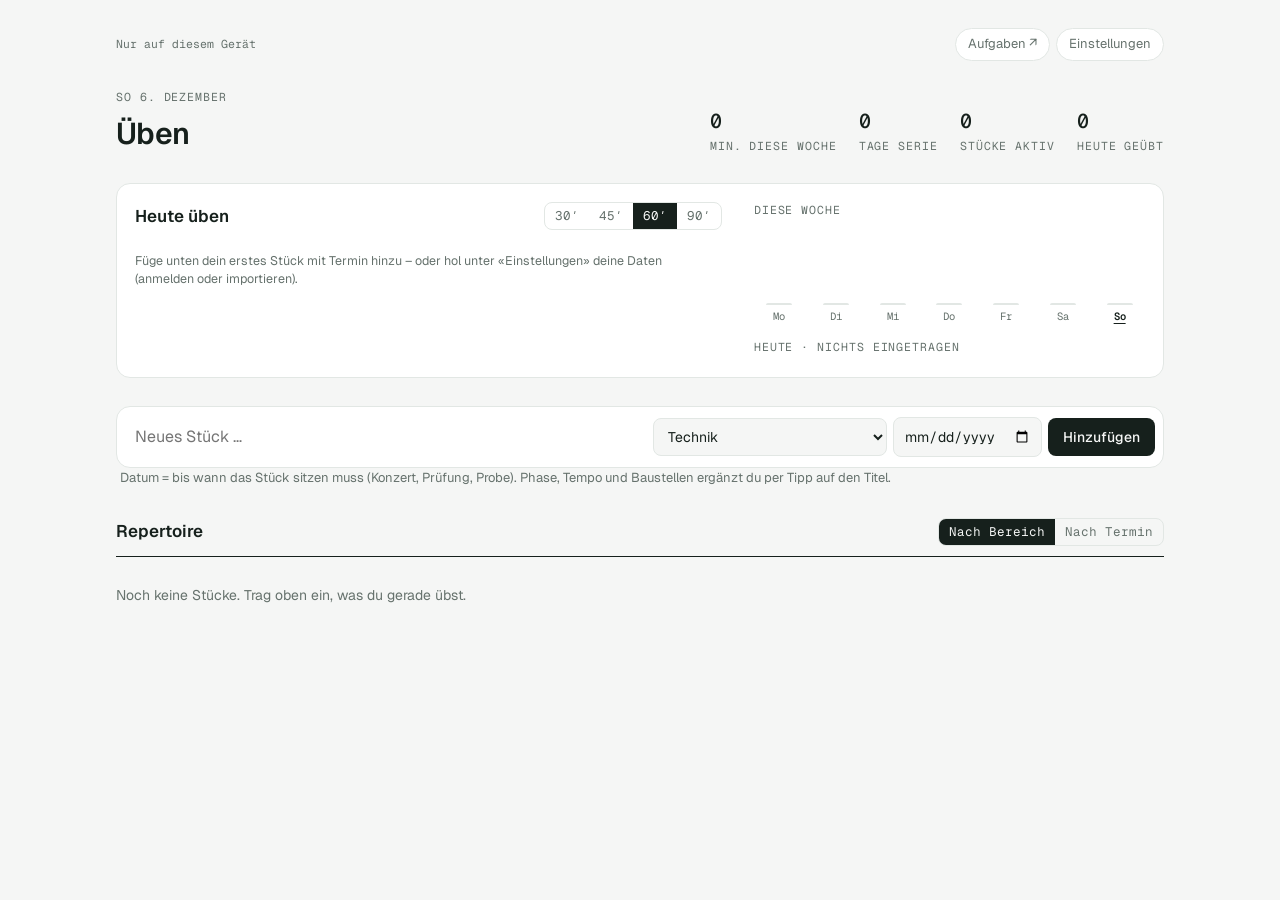
==== index.html @ a2c61552 "Üben-App: erste Fassung Co-Authored-By: Claude Opus 5.5 <noreply@anthropic.com>" ====
<!doctype html>
<html lang="de-CH">
<head>
<meta charset="utf-8">
<meta name="viewport" content="width=device-width,initial-scale=1,viewport-fit=cover">
<title>Üben</title>
<meta name="theme-color" content="#f5f6f5" media="(prefers-color-scheme: light)">
<meta name="theme-color" content="#101513" media="(prefers-color-scheme: dark)">
<meta name="apple-mobile-web-app-capable" content="yes">
<meta name="mobile-web-app-capable" content="yes">
<meta name="apple-mobile-web-app-title" content="Üben">
<meta name="apple-mobile-web-app-status-bar-style" content="default">
<link rel="manifest" href="manifest.webmanifest">
<link rel="apple-touch-icon" href="icons/icon-180.png">
<link rel="icon" href="icons/icon-192.png">
<link rel="preconnect" href="https://fonts.googleapis.com">
<link rel="preconnect" href="https://fonts.gstatic.com" crossorigin>
<link rel="stylesheet" href="https://fonts.googleapis.com/css2?family=Geist:wght@400;500;600&family=Geist+Mono:wght@400;500&display=swap">
<link rel="stylesheet" href="app.css">
</head>
<body>
<div class="wrap">
  <div class="topbar">
    <span class="syncline" id="sync">Wird geladen …</span>
    <div class="links">
      <a class="icon-btn" href="https://claude.ai/artifact/9jAYFcEy4z6ftvj57MG67e" target="_blank" rel="noopener">Aufgaben ↗</a>
      <button class="icon-btn" type="button" id="gear" aria-pressed="false" aria-controls="settings">Einstellungen</button>
    </div>
  </div>

  <header>
    <div>
      <div class="label" id="eyebrow">&nbsp;</div>
      <h1>Üben</h1>
    </div>
    <div class="stats" id="pstats" aria-live="polite"></div>
  </header>

  <section class="settings" id="settings" hidden aria-label="Einstellungen"></section>

  <div class="view" id="view-ueben">
    <section class="today-plan" aria-label="Heute üben">
      <div>
        <div class="plan-head">
          <h2>Heute üben</h2>
          <div class="seg" id="session" role="group" aria-label="Übezeit"></div>
        </div>
        <ol class="plan-list" id="plan"></ol>
        <div class="plan-total" id="plan-total"></div>
      </div>
      <div class="week">
        <div class="label">Diese Woche</div>
        <div class="bars" id="bars"></div>
        <div class="daylog" id="daylog" aria-live="polite"></div>
      </div>
    </section>

    <section aria-label="Neues Stück">
      <form class="capture" id="padd" autocomplete="off">
        <input type="text" id="padd-title" placeholder="Neues Stück …" aria-label="Titel des Stücks" required>
        <select id="padd-area" aria-label="Bereich"></select>
        <input type="date" id="padd-date" aria-label="Bis wann geübt (optional)">
        <button class="btn" type="submit">Hinzufügen</button>
      </form>
      <div class="hint">Datum = bis wann das Stück sitzen muss (Konzert, Prüfung, Probe). Phase, Tempo und Baustellen ergänzt du per Tipp auf den Titel.</div>
    </section>

    <section aria-labelledby="rep-h">
      <div class="list-head">
        <h2 id="rep-h">Repertoire</h2>
        <div class="seg" id="psort" role="group" aria-label="Sortierung">
          <button type="button" data-sort="area">Nach Bereich</button>
          <button type="button" data-sort="date">Nach Termin</button>
        </div>
      </div>
      <div id="plist"></div>
      <details class="archive" id="parch-wrap" hidden><summary id="parch-sum"></summary><div id="parch"></div></details>
    </section>
  </div>
</div>
<input type="file" id="import-file" accept="application/json,.json" hidden>
<script src="sync.js"></script>
<script src="app.js"></script>
</body>
</html>
---- app.css ----
:root {
  --bg: #f5f6f5;
  --surface: #ffffff;
  --fg: #16201c;
  --muted: #66726d;
  --faint: #a7b1ac;
  --line: #e2e7e4;
  --accent: #2c6b5e;
  --accent-soft: #e2eeea;
  --danger: #b0412d;
  --warn: #9a5f0c;
  --dot-l: 0.62;
  --dot-c: 0.11;
  --font-ui: "Geist", ui-sans-serif, system-ui, -apple-system, "Segoe UI", sans-serif;
  --font-mono: "Geist Mono", ui-monospace, "SF Mono", Menlo, monospace;
  --radius: 10px;
}
@media (prefers-color-scheme: dark) {
  :root:not([data-theme="light"]) {
    --bg: #101513; --surface: #161c1a; --fg: #e5ebe8; --muted: #8d9894; --faint: #56615d;
    --line: #24302c; --accent: #7cc0ae; --accent-soft: #1b2a26; --danger: #e48a75; --warn: #dca253;
    --dot-l: 0.75; color-scheme: dark;
  }
}
:root[data-theme="dark"] {
  --bg: #101513; --surface: #161c1a; --fg: #e5ebe8; --muted: #8d9894; --faint: #56615d;
  --line: #24302c; --accent: #7cc0ae; --accent-soft: #1b2a26; --danger: #e48a75; --warn: #dca253;
  --dot-l: 0.75; color-scheme: dark;
}

* { box-sizing: border-box; }
[hidden] { display: none !important; }
body {
  background: var(--bg); color: var(--fg);
  font-family: var(--font-ui); font-size: 15px; line-height: 1.45;
  -webkit-font-smoothing: antialiased;
}
.wrap {
  max-width: 1080px; margin: 0 auto;
  padding-left: max(16px, env(safe-area-inset-left, 0px));
  padding-right: max(16px, env(safe-area-inset-right, 0px));
  padding-block: 36px 72px;
  display: flex; flex-direction: column; gap: 28px;
}
button, input, select, textarea { font: inherit; color: inherit; }
button { cursor: pointer; }
:focus-visible { outline: 2px solid var(--accent); outline-offset: 2px; border-radius: 4px; }
.mono { font-family: var(--font-mono); font-variant-numeric: tabular-nums; }
.label {
  font-family: var(--font-mono); font-size: 11.5px; letter-spacing: .08em;
  text-transform: uppercase; color: var(--muted);
}

/* Header */
header { display: flex; flex-wrap: wrap; align-items: flex-end; justify-content: space-between; gap: 16px; }
h1 { margin: 6px 0 0; font-size: 30px; font-weight: 600; letter-spacing: -.02em; text-wrap: balance; }
.stats { display: flex; gap: 22px; flex-wrap: wrap; }
.stat { display: flex; flex-direction: column; gap: 2px; min-width: 0; }
.stat b { font-family: var(--font-mono); font-size: 20px; font-weight: 500; font-variant-numeric: tabular-nums; }
.stat.alert b { color: var(--danger); }

/* Capture */
.capture {
  background: var(--surface); border: 1px solid var(--line); border-radius: 14px;
  padding: 8px; display: flex; flex-wrap: wrap; gap: 6px; align-items: center;
}
.capture input[type="text"] {
  flex: 1 1 260px; min-width: 0; border: 0; background: transparent;
  padding: 10px 10px; font-size: 16px; outline: none;
}
.capture select, .capture input[type="date"] {
  border: 1px solid var(--line); background: var(--bg); border-radius: 8px;
  padding: 8px 10px; font-size: 14px; max-width: 100%;
}
.btn {
  border: 1px solid transparent; background: var(--fg); color: var(--bg);
  border-radius: 8px; padding: 8px 14px; font-size: 14px; font-weight: 500;
}
.btn:hover { opacity: .88; }
.btn.ghost { background: transparent; color: var(--fg); border-color: var(--line); }
.btn.danger { background: transparent; color: var(--danger); border-color: var(--line); }
.btn.danger.armed { background: var(--danger); color: var(--surface); }
.hint { display: flex; flex-wrap: wrap; gap: 8px; align-items: center; font-size: 13px; color: var(--muted); min-height: 22px; padding-inline: 4px; }
.chip-suggest {
  border: 1px dashed var(--accent); color: var(--accent); background: var(--accent-soft);
  border-radius: 999px; padding: 2px 10px; font-size: 12.5px;
}

/* Filter */
.filters { display: flex; flex-wrap: wrap; gap: 6px; }
.filter {
  display: inline-flex; align-items: center; gap: 7px;
  border: 1px solid var(--line); background: transparent; border-radius: 999px;
  padding: 5px 12px; font-size: 13px; color: var(--muted);
}
.filter[aria-pressed="true"] { background: var(--fg); color: var(--bg); border-color: var(--fg); }
.filter[aria-pressed="true"] .dot { box-shadow: 0 0 0 1.5px var(--bg); }
.dot {
  width: 8px; height: 8px; border-radius: 50%; flex: none;
  background: oklch(var(--dot-l) var(--dot-c) var(--h, 160));
}
.dot.none { background: transparent; border: 1.5px dashed var(--faint); }

/* Sections */
.columns { display: grid; grid-template-columns: minmax(0, 1.15fr) minmax(0, 1fr); gap: 56px; align-items: start; }
@media (max-width: 820px) { .columns { grid-template-columns: minmax(0, 1fr); gap: 36px; } }
.col-head { display: flex; align-items: baseline; justify-content: space-between; gap: 12px; padding-bottom: 10px; border-bottom: 1px solid var(--fg); }
.col-head h2 { margin: 0; font-size: 17px; font-weight: 600; letter-spacing: -.01em; }
.col-head .sub { font-size: 12.5px; color: var(--muted); }
.group { padding-top: 18px; }
.group > .label { display: flex; justify-content: space-between; padding-bottom: 4px; }
.group.overdue > .label { color: var(--danger); }
.inbox {
  background: var(--surface); border: 1px solid var(--line); border-radius: 14px;
  padding: 16px 18px 8px;
}
.inbox .col-head { border-bottom-color: var(--line); }

details.area { border-bottom: 1px solid var(--line); }
details.area > summary {
  list-style: none; display: flex; align-items: center; gap: 10px;
  padding: 14px 0; cursor: pointer; font-weight: 500;
}
details.area > summary::-webkit-details-marker { display: none; }
details.area > summary .count { margin-left: auto; color: var(--muted); font-family: var(--font-mono); font-size: 12.5px; }
details.area > summary::after {
  content: ""; width: 7px; height: 7px; border-right: 1.5px solid var(--faint); border-bottom: 1.5px solid var(--faint);
  transform: rotate(-45deg); transition: transform .15s;
}
details.area[open] > summary::after { transform: rotate(45deg); }
.section-name { font-size: 12.5px; color: var(--muted); padding: 8px 0 0 18px; }
details.area .list { padding-bottom: 10px; }

/* Task row */
.list { display: flex; flex-direction: column; }
.task { display: grid; grid-template-columns: 22px minmax(0, 1fr); gap: 10px; padding: 9px 0; border-bottom: 1px solid var(--line); }
.list > .task:last-child { border-bottom: 0; }
.check {
  width: 18px; height: 18px; margin-top: 2px; border-radius: 50%;
  border: 1.5px solid var(--faint); background: transparent; padding: 0;
  display: grid; place-items: center;
}
.check:hover { border-color: var(--accent); background: var(--accent-soft); }
.task.p1 .check { border-color: var(--danger); }
.task.p2 .check { border-color: var(--warn); }
.task.done .check { background: var(--accent); border-color: var(--accent); }
.task.done .check::after { content: ""; width: 5px; height: 9px; border: solid var(--surface); border-width: 0 2px 2px 0; transform: translateY(-1px) rotate(45deg); }
.task.done .title { color: var(--muted); text-decoration: line-through; }
.body { min-width: 0; }
.title {
  display: block; width: 100%; text-align: left; border: 0; background: none; padding: 0;
  overflow-wrap: anywhere;
}
.meta { display: flex; flex-wrap: wrap; align-items: center; gap: 4px 12px; margin-top: 3px; font-size: 12.5px; color: var(--muted); }
.meta .tag { display: inline-flex; align-items: center; gap: 6px; }
.meta .due { font-family: var(--font-mono); font-variant-numeric: tabular-nums; }
.meta .due.overdue { color: var(--danger); }
.meta .due.today { color: var(--accent); font-weight: 500; }
.meta a { color: var(--accent); text-decoration: none; }
.meta a:hover { text-decoration: underline; }
.badge { border: 1px solid var(--line); border-radius: 999px; padding: 0 8px; font-size: 11.5px; }
.badge.kb { border-color: var(--accent); color: var(--accent); }
.notes-preview { font-size: 13px; color: var(--muted); margin-top: 3px; white-space: pre-line; overflow-wrap: anywhere; display: -webkit-box; -webkit-line-clamp: 2; -webkit-box-orient: vertical; overflow: hidden; }
.assign { margin-top: 6px; }
.assign select { border: 1px solid var(--line); background: var(--bg); border-radius: 8px; padding: 4px 8px; font-size: 13px; max-width: 100%; }

/* Editor */
.editor { display: grid; grid-template-columns: 1fr 1fr; gap: 10px; margin-top: 10px; padding: 12px; background: var(--bg); border: 1px solid var(--line); border-radius: var(--radius); }
.editor .full { grid-column: 1 / -1; }
.editor label { display: flex; flex-direction: column; gap: 4px; font-size: 12px; color: var(--muted); min-width: 0; }
.editor input, .editor select, .editor textarea {
  border: 1px solid var(--line); background: var(--surface); border-radius: 8px; padding: 7px 9px; font-size: 14px; color: var(--fg); width: 100%;
}
.editor textarea { min-height: 70px; resize: vertical; }
.editor .actions { grid-column: 1 / -1; display: flex; flex-wrap: wrap; gap: 8px; }
.editor .actions .spacer { flex: 1; }
@media (max-width: 520px) { .editor { grid-template-columns: 1fr; } }

.empty { color: var(--muted); font-size: 14px; padding: 14px 0; }
.status { font-size: 13px; color: var(--muted); }
.status.err { color: var(--danger); }
details.done-today > summary { cursor: pointer; color: var(--muted); font-size: 13.5px; padding: 6px 0; }
/* Tabs + Üben */
.tabs { display: flex; gap: 4px; border-bottom: 1px solid var(--line); margin-top: -8px; }
.tab { padding: 10px 14px; color: var(--muted); text-decoration: none; font-weight: 500; border-bottom: 2px solid transparent; margin-bottom: -1px; }
.tab[aria-current="page"] { color: var(--fg); border-bottom-color: var(--fg); }
.view { display: flex; flex-direction: column; gap: 28px; }
.today-plan { background: var(--surface); border: 1px solid var(--line); border-radius: 14px; padding: 18px; display: grid; grid-template-columns: minmax(0, 1.5fr) minmax(0, 1fr); gap: 32px; }
@media (max-width: 760px) { .today-plan { grid-template-columns: minmax(0, 1fr); gap: 24px; } }
.plan-head { display: flex; justify-content: space-between; align-items: center; gap: 12px; flex-wrap: wrap; }
.plan-head h2 { margin: 0; font-size: 17px; font-weight: 600; }
.seg { display: inline-flex; border: 1px solid var(--line); border-radius: 8px; overflow: hidden; }
.seg button { border: 0; background: transparent; padding: 4px 10px; font-size: 12.5px; color: var(--muted); font-family: var(--font-mono); }
.seg button[aria-pressed="true"] { background: var(--fg); color: var(--bg); }
.plan-list { list-style: none; margin: 12px 0 0; padding: 0; display: flex; flex-direction: column; }
.plan-item { display: grid; grid-template-columns: 52px minmax(0, 1fr) auto; gap: 12px; align-items: start; padding: 10px 0; border-top: 1px solid var(--line); }
.plan-min { font-family: var(--font-mono); font-size: 18px; font-variant-numeric: tabular-nums; line-height: 1.2; }
.plan-min small { font-size: 10.5px; color: var(--muted); display: block; letter-spacing: .06em; }
.plan-why { font-size: 12.5px; color: var(--muted); overflow-wrap: anywhere; }
.plan-total { font-size: 12.5px; color: var(--muted); margin-top: 8px; }
.week { display: flex; flex-direction: column; gap: 14px; min-width: 0; }
.bars { display: grid; grid-template-columns: repeat(7, minmax(0, 1fr)); gap: 6px; align-items: end; height: 92px; }
.bar { display: flex; flex-direction: column; align-items: center; gap: 4px; height: 100%; justify-content: flex-end; border: 0; background: none; padding: 0; border-radius: 4px; }
.bar.sel span { color: var(--fg); font-weight: 600; text-decoration: underline; text-underline-offset: 3px; }
.daylog { display: flex; flex-direction: column; font-size: 13px; }
.daylog .label { padding-bottom: 4px; }
.entry { display: flex; align-items: center; gap: 8px; padding: 5px 0; border-top: 1px solid var(--line); }
.entry .m { font-family: var(--font-mono); font-variant-numeric: tabular-nums; width: 36px; flex: none; }
.entry .t { flex: 1; min-width: 0; overflow-wrap: anywhere; }
.entry button { border: 1px solid transparent; background: none; color: var(--muted); border-radius: 6px; padding: 0 8px; font-size: 12px; }
.entry button:hover { border-color: var(--danger); color: var(--danger); }
.bar i { display: block; width: 100%; max-width: 26px; background: var(--accent); border-radius: 3px 3px 0 0; min-height: 2px; opacity: .7; }
.bar.today i { opacity: 1; }
.bar.zero i { background: var(--line); opacity: 1; }
.bar span { font-family: var(--font-mono); font-size: 10.5px; color: var(--muted); }
.bar em { font-style: normal; font-family: var(--font-mono); font-size: 10px; color: var(--muted); }
.list-head { display: flex; justify-content: space-between; align-items: center; gap: 12px; flex-wrap: wrap; padding-bottom: 10px; border-bottom: 1px solid var(--fg); }
.list-head h2 { margin: 0; font-size: 17px; font-weight: 600; }
.pgroup { padding-top: 16px; }
.pgroup > .label { display: flex; align-items: center; gap: 8px; padding-bottom: 2px; }
.pgroup > .label .n { margin-left: auto; }
.piece { display: grid; grid-template-columns: minmax(0, 1fr) auto; gap: 6px 16px; padding: 12px 0; border-bottom: 1px solid var(--line); align-items: start; }
.p-title { font-size: 15px; font-weight: 500; border: 0; background: none; padding: 0; text-align: left; overflow-wrap: anywhere; }
.p-comp { color: var(--muted); font-size: 13px; margin-left: 6px; }
.p-side { display: flex; flex-direction: column; align-items: flex-end; gap: 6px; }
.stages { display: flex; gap: 3px; }
.stages button { width: 18px; height: 6px; border: 0; border-radius: 3px; background: var(--line); padding: 0; }
.stages button.on { background: var(--accent); }
.stages button:hover { outline: 1px solid var(--accent); }
.stage-name { font-size: 11px; color: var(--muted); font-family: var(--font-mono); letter-spacing: .04em; }
.countdown { font-family: var(--font-mono); font-size: 12px; border: 1px solid var(--line); border-radius: 999px; padding: 0 8px; }
.countdown.soon { border-color: var(--warn); color: var(--warn); }
.countdown.urgent { border-color: var(--danger); color: var(--danger); }
.tempo { display: inline-flex; align-items: center; gap: 6px; font-family: var(--font-mono); }
.tempo b { display: inline-block; width: 40px; height: 4px; background: var(--line); border-radius: 2px; position: relative; overflow: hidden; }
.tempo b i { position: absolute; inset: 0 auto 0 0; background: var(--accent); }
.logger { grid-column: 1 / -1; display: flex; flex-wrap: wrap; gap: 6px; align-items: center; font-size: 13px; color: var(--muted); }
.chip { border: 1px solid var(--line); background: var(--surface); border-radius: 999px; padding: 3px 10px; font-family: var(--font-mono); font-size: 12.5px; }
.chip:hover { border-color: var(--accent); color: var(--accent); }
.btn.small { padding: 4px 10px; font-size: 12.5px; }
.piece .editor { grid-column: 1 / -1; }
.spots { display: flex; flex-direction: column; gap: 6px; }
.spot { display: flex; gap: 8px; align-items: center; }
.editor .spot input[type="checkbox"] { width: auto; flex: none; }
.editor .spot input[type="text"] { flex: 1; min-width: 0; }
.spot button { border: 0; background: none; color: var(--muted); font-size: 16px; padding: 0 4px; }
details.archive > summary { cursor: pointer; color: var(--muted); font-size: 13.5px; padding: 6px 0; }
@media (prefers-reduced-motion: reduce) { * { transition: none !important; } }

/* App */
html { -webkit-text-size-adjust: 100%; }
body { margin: 0; min-height: 100dvh; }
.wrap { padding-top: max(28px, env(safe-area-inset-top, 0px)); padding-bottom: max(72px, env(safe-area-inset-bottom, 0px)); }
.topbar { display: flex; align-items: center; justify-content: space-between; gap: 12px; }
.topbar .links { display: flex; gap: 6px; align-items: center; }
.icon-btn { white-space: nowrap; border: 1px solid var(--line); background: var(--surface); border-radius: 999px; padding: 6px 12px; font-size: 13px; color: var(--muted); text-decoration: none; }
.icon-btn:hover, .icon-btn[aria-pressed="true"] { color: var(--fg); border-color: var(--fg); }
.syncline { font-size: 11.5px; min-width: 0; color: var(--muted); font-family: var(--font-mono); }
.settings { background: var(--surface); border: 1px solid var(--line); border-radius: 14px; padding: 18px; display: flex; flex-direction: column; gap: 18px; }
.settings h2 { margin: 0; font-size: 17px; font-weight: 600; }
.settings h3 { margin: 0 0 6px; font-size: 14px; font-weight: 600; }
.settings p { margin: 0; font-size: 13.5px; color: var(--muted); max-width: 62ch; }
.form { display: grid; gap: 8px; max-width: 420px; }
.form input { border: 1px solid var(--line); background: var(--bg); border-radius: 8px; padding: 9px 10px; font-size: 16px; width: 100%; }
.row { display: flex; flex-wrap: wrap; gap: 8px; align-items: center; }
.linkish { border: 0; background: none; color: var(--accent); padding: 0; font-size: 13px; text-decoration: underline; text-underline-offset: 3px; }
.rk { font-family: var(--font-mono); font-size: 15px; background: var(--accent-soft); border: 1px solid var(--accent); border-radius: 8px; padding: 10px 12px; overflow-wrap: anywhere; }
.err { color: var(--danger); font-size: 13px; }
.toast { position: fixed; left: 50%; bottom: max(20px, env(safe-area-inset-bottom, 0px)); transform: translateX(-50%); background: var(--fg); color: var(--bg); padding: 8px 14px; border-radius: 999px; font-size: 13.5px; z-index: 10; max-width: calc(100vw - 32px); }
@media (max-width: 520px) { h1 { font-size: 26px; } .stats { gap: 16px; } .stat b { font-size: 18px; } }
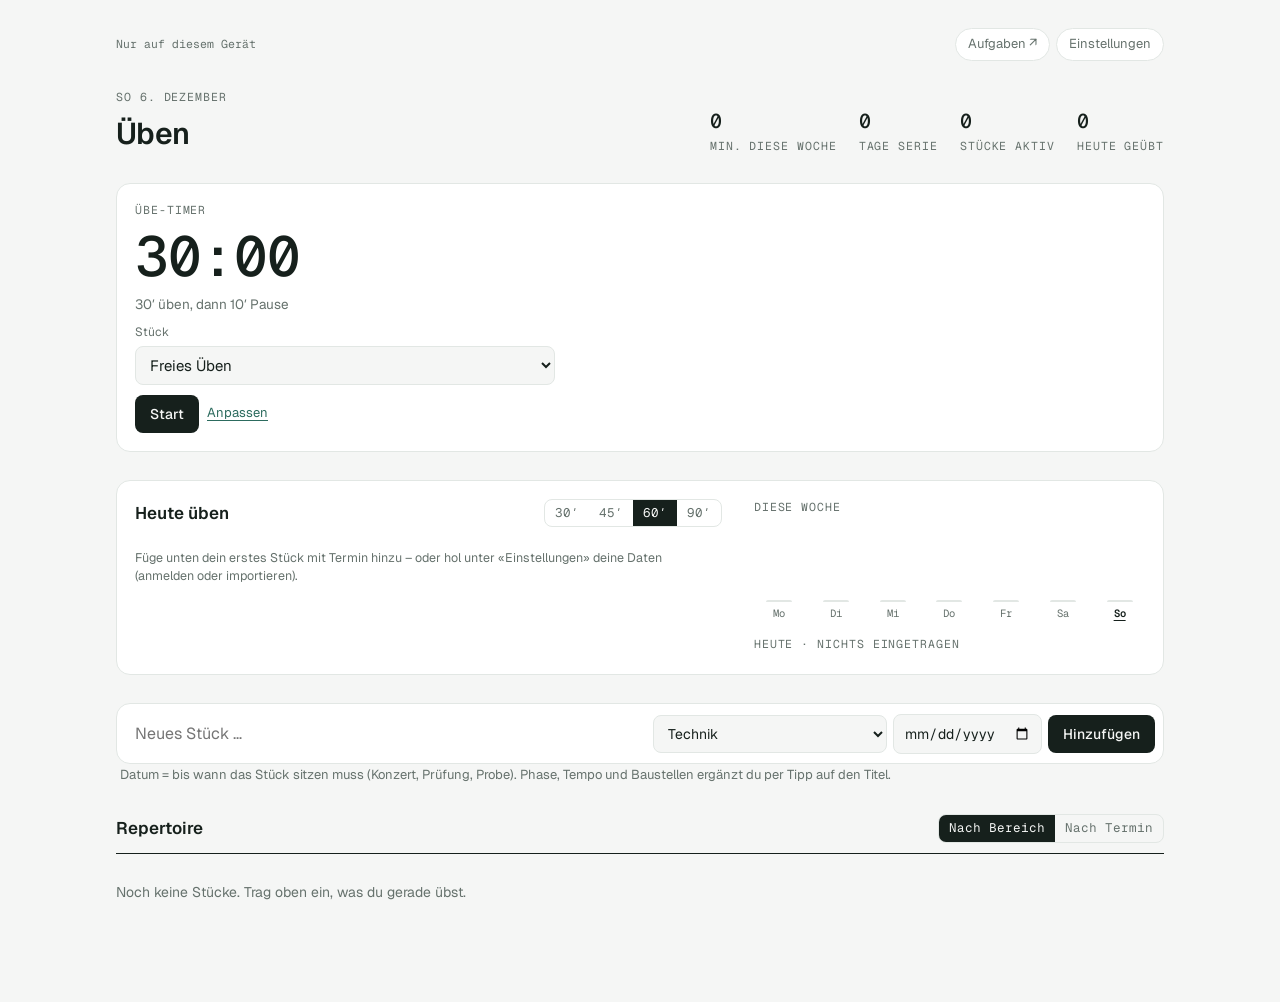
==== commit d6db9e37: "Übe-Timer (30/10) mit Fokus-Kurzbefehl Co-Authored-By: Claude Opus 5.5 <noreply@anthropic.com>" ====
--- a/index.html
+++ b/index.html
@@ -39,6 +39,7 @@
   <section class="settings" id="settings" hidden aria-label="Einstellungen"></section>
 
   <div class="view" id="view-ueben">
+    <section class="timer" id="timer" aria-label="Übe-Timer"></section>
     <section class="today-plan" aria-label="Heute üben">
       <div>
         <div class="plan-head">
--- a/app.css
+++ b/app.css
@@ -268,3 +268,21 @@
 .err { color: var(--danger); font-size: 13px; }
 .toast { position: fixed; left: 50%; bottom: max(20px, env(safe-area-inset-bottom, 0px)); transform: translateX(-50%); background: var(--fg); color: var(--bg); padding: 8px 14px; border-radius: 999px; font-size: 13.5px; z-index: 10; max-width: calc(100vw - 32px); }
 @media (max-width: 520px) { h1 { font-size: 26px; } .stats { gap: 16px; } .stat b { font-size: 18px; } }
+
+/* Übe-Timer */
+.timer { background: var(--surface); border: 1px solid var(--line); border-radius: 14px; padding: 18px; display: flex; flex-direction: column; gap: 10px; }
+.timer.is-work { border-color: var(--accent); }
+.timer.is-brk { border-color: var(--warn); }
+.timer.is-brk .t-bar i { background: var(--warn); }
+.t-time { font-size: 56px; line-height: 1; font-weight: 500; letter-spacing: -.02em; font-variant-numeric: tabular-nums; }
+.t-bar { height: 6px; background: var(--line); border-radius: 3px; overflow: hidden; }
+.t-bar i { display: block; height: 100%; background: var(--accent); transition: width 1s linear; }
+.t-sub { font-size: 13.5px; color: var(--muted); overflow-wrap: anywhere; }
+.t-piece { display: flex; flex-direction: column; gap: 4px; font-size: 12px; color: var(--muted); max-width: 420px; }
+.t-piece select { border: 1px solid var(--line); background: var(--bg); border-radius: 8px; padding: 8px 10px; font-size: 15px; color: var(--fg); }
+.t-edit { display: flex; flex-direction: column; gap: 10px; border-top: 1px solid var(--line); padding-top: 12px; }
+.t-edit .label { width: 52px; }
+.t-check { font-size: 13.5px; gap: 8px; flex-wrap: nowrap; align-items: flex-start; }
+.t-check input { margin-top: 3px; flex: none; }
+.t-help { margin: 0; padding-left: 20px; font-size: 13px; color: var(--muted); display: flex; flex-direction: column; gap: 6px; max-width: 70ch; }
+.t-help b { color: var(--fg); font-weight: 500; }
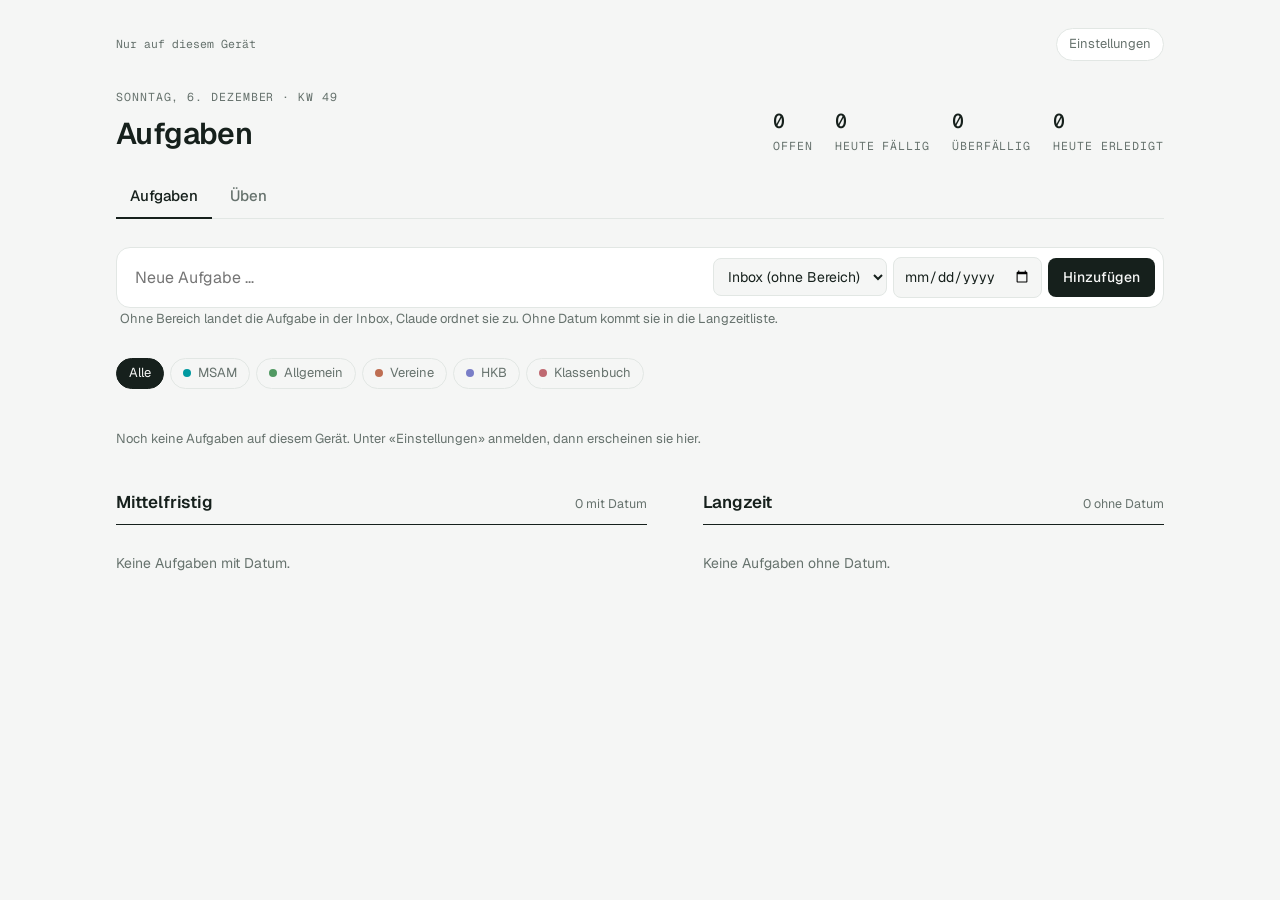
==== commit f7650b1a: "Zentrale: Aufgaben-Reiter (aus dem Dashboard) neben Üben Co-Authored-By: Claude Opus 5.5 <noreply@an" ====
--- a/index.html
+++ b/index.html
@@ -3,12 +3,12 @@
 <head>
 <meta charset="utf-8">
 <meta name="viewport" content="width=device-width,initial-scale=1,viewport-fit=cover">
-<title>Üben</title>
+<title>Zentrale</title>
 <meta name="theme-color" content="#f5f6f5" media="(prefers-color-scheme: light)">
 <meta name="theme-color" content="#101513" media="(prefers-color-scheme: dark)">
 <meta name="apple-mobile-web-app-capable" content="yes">
 <meta name="mobile-web-app-capable" content="yes">
-<meta name="apple-mobile-web-app-title" content="Üben">
+<meta name="apple-mobile-web-app-title" content="Zentrale">
 <meta name="apple-mobile-web-app-status-bar-style" content="default">
 <link rel="manifest" href="manifest.webmanifest">
 <link rel="apple-touch-icon" href="icons/icon-180.png">
@@ -23,7 +23,6 @@
   <div class="topbar">
     <span class="syncline" id="sync">Wird geladen …</span>
     <div class="links">
-      <a class="icon-btn" href="https://claude.ai/artifact/9jAYFcEy4z6ftvj57MG67e" target="_blank" rel="noopener">Aufgaben ↗</a>
       <button class="icon-btn" type="button" id="gear" aria-pressed="false" aria-controls="settings">Einstellungen</button>
     </div>
   </div>
@@ -31,14 +30,55 @@
   <header>
     <div>
       <div class="label" id="eyebrow">&nbsp;</div>
-      <h1>Üben</h1>
+      <h1 id="title">Aufgaben</h1>
     </div>
-    <div class="stats" id="pstats" aria-live="polite"></div>
+    <div class="stats" id="stats" aria-live="polite"></div>
+    <div class="stats" id="pstats" aria-live="polite" hidden></div>
   </header>
+
+  <nav class="tabs" aria-label="Ansicht">
+    <a class="tab" href="#aufgaben">Aufgaben</a>
+    <a class="tab" href="#ueben">Üben</a>
+  </nav>
 
   <section class="settings" id="settings" hidden aria-label="Einstellungen"></section>
 
-  <div class="view" id="view-ueben">
+  <div class="view" id="view-tasks">
+    <section aria-label="Neue Aufgabe">
+      <form class="capture" id="capture" autocomplete="off">
+        <input type="text" id="new-title" placeholder="Neue Aufgabe …" aria-label="Titel der neuen Aufgabe" enterkeyhint="done" required>
+        <select id="new-area" aria-label="Bereich"></select>
+        <input type="date" id="new-due" aria-label="Datum (optional)">
+        <button class="btn" type="submit">Hinzufügen</button>
+      </form>
+      <div class="hint" id="hint">Ohne Bereich landet die Aufgabe in der Inbox, Claude ordnet sie zu. Ohne Datum kommt sie in die Langzeitliste.</div>
+    </section>
+
+    <nav class="filters" id="filters" aria-label="Nach Bereich filtern"></nav>
+    <p class="status" id="status">Wird geladen …</p>
+
+    <section class="inbox" id="inbox" hidden>
+      <div class="col-head"><h2>Inbox</h2><span class="sub">Noch ohne Bereich · Claude sortiert beim nächsten Durchlauf</span></div>
+      <div class="list" id="inbox-list"></div>
+    </section>
+
+    <div class="columns">
+      <section aria-labelledby="mid-h">
+        <div class="col-head"><h2 id="mid-h">Mittelfristig</h2><span class="sub" id="mid-count">mit Datum</span></div>
+        <div id="mid"></div>
+      </section>
+      <section aria-labelledby="long-h">
+        <div class="col-head"><h2 id="long-h">Langzeit</h2><span class="sub" id="long-count">ohne Datum</span></div>
+        <div id="long"></div>
+      </section>
+    </div>
+
+    <section id="done-wrap" hidden>
+      <details class="done-today"><summary id="done-sum"></summary><div class="list" id="done-list"></div></details>
+    </section>
+  </div>
+
+  <div class="view" id="view-ueben" hidden>
     <section class="timer" id="timer" aria-label="Übe-Timer"></section>
     <section class="today-plan" aria-label="Heute üben">
       <div>
@@ -81,6 +121,7 @@
 </div>
 <input type="file" id="import-file" accept="application/json,.json" hidden>
 <script src="sync.js"></script>
+<script src="tasks.js"></script>
 <script src="app.js"></script>
 </body>
 </html>
--- a/app.css
+++ b/app.css
@@ -286,3 +286,13 @@
 .t-check input { margin-top: 3px; flex: none; }
 .t-help { margin: 0; padding-left: 20px; font-size: 13px; color: var(--muted); display: flex; flex-direction: column; gap: 6px; max-width: 70ch; }
 .t-help b { color: var(--fg); font-weight: 500; }
+.t-goal-form { max-width: 520px; }
+.t-ideas { display: flex; flex-wrap: wrap; gap: 6px; align-items: center; }
+.t-ideas .label { width: auto; margin-right: 4px; }
+.t-ideas .chip { font-family: var(--font-ui); text-align: left; }
+.t-ideas .chip:disabled { opacity: .4; }
+.t-goals { list-style: none; margin: 0; padding: 0; display: flex; flex-direction: column; gap: 6px; }
+.t-goals label { display: flex; gap: 10px; align-items: flex-start; font-size: 15px; }
+.t-goals input { width: 18px; height: 18px; margin-top: 2px; flex: none; accent-color: var(--accent); }
+.t-goals input:checked + span { color: var(--muted); text-decoration: line-through; }
+.goal-sum { display: block; color: var(--muted); font-size: 12px; margin-top: 2px; }
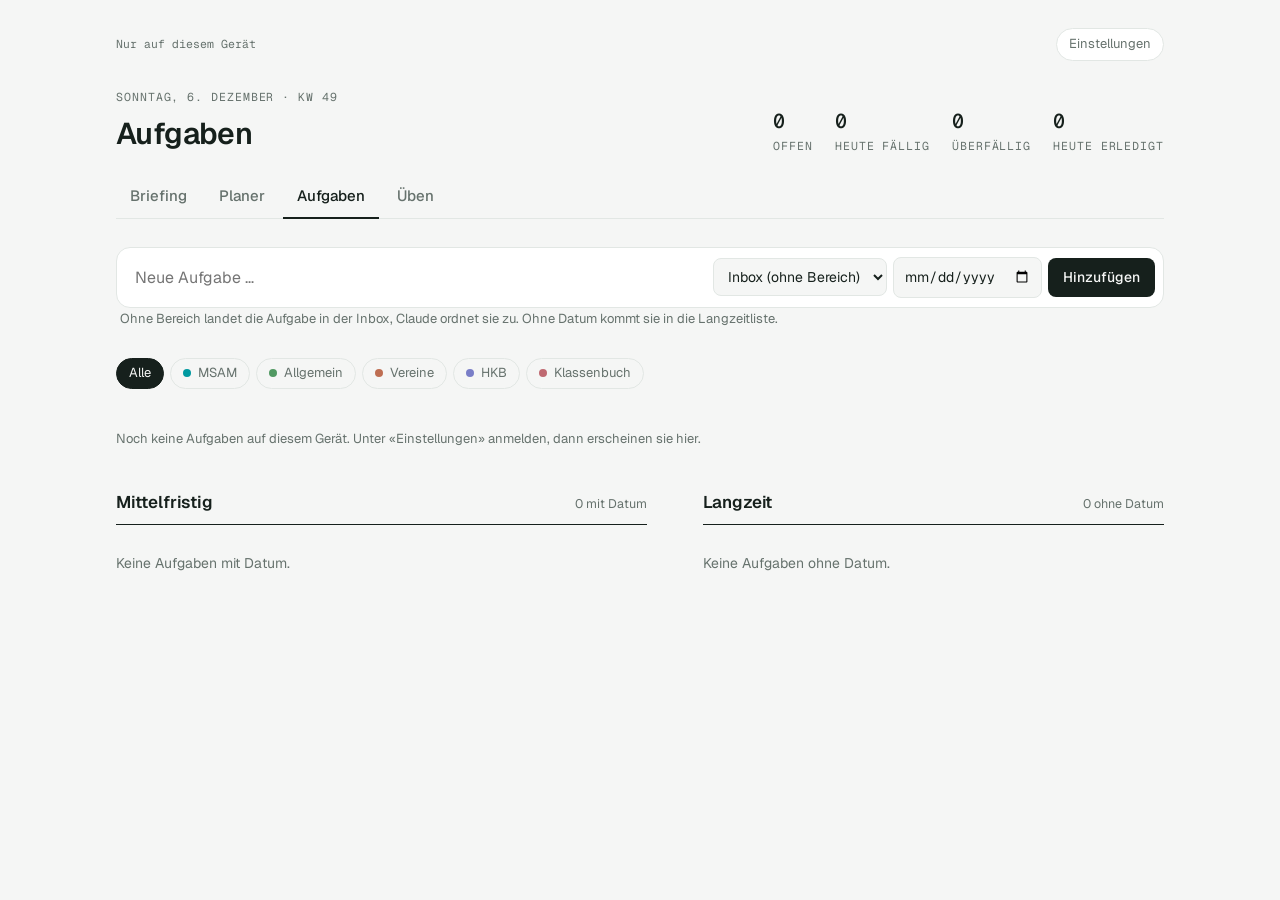
==== commit 7496f607: "Zentrale: Reiter Briefing und Planer (Timeboxing) Co-Authored-By: Claude Opus 5.5 <noreply@anthropic" ====
--- a/index.html
+++ b/index.html
@@ -37,11 +37,16 @@
   </header>
 
   <nav class="tabs" aria-label="Ansicht">
+    <a class="tab" href="#briefing">Briefing</a>
+    <a class="tab" href="#planer">Planer</a>
     <a class="tab" href="#aufgaben">Aufgaben</a>
     <a class="tab" href="#ueben">Üben</a>
   </nav>
 
   <section class="settings" id="settings" hidden aria-label="Einstellungen"></section>
+
+  <div class="view" id="view-briefing" hidden><iframe class="frame" data-src="planer.html?v=brief" title="Morgenbriefing"></iframe></div>
+  <div class="view" id="view-planer" hidden><iframe class="frame" data-src="planer.html?v=plan" title="Timeboxing-Planer"></iframe></div>
 
   <div class="view" id="view-tasks">
     <section aria-label="Neue Aufgabe">
--- a/app.css
+++ b/app.css
@@ -296,3 +296,9 @@
 .t-goals input { width: 18px; height: 18px; margin-top: 2px; flex: none; accent-color: var(--accent); }
 .t-goals input:checked + span { color: var(--muted); text-decoration: line-through; }
 .goal-sum { display: block; color: var(--muted); font-size: 12px; margin-top: 2px; }
+
+/* Reiter Briefing / Planer (eingebettet) */
+.frame { display: block; width: 100%; border: 0; border-radius: 14px; background: transparent; }
+body.framed header { display: none; }
+body.framed .wrap { gap: 14px; padding-bottom: 0; }
+@media (max-width: 520px) { .tab { padding: 10px 9px; font-size: 14px; } .tabs { gap: 0; overflow-x: auto; } }
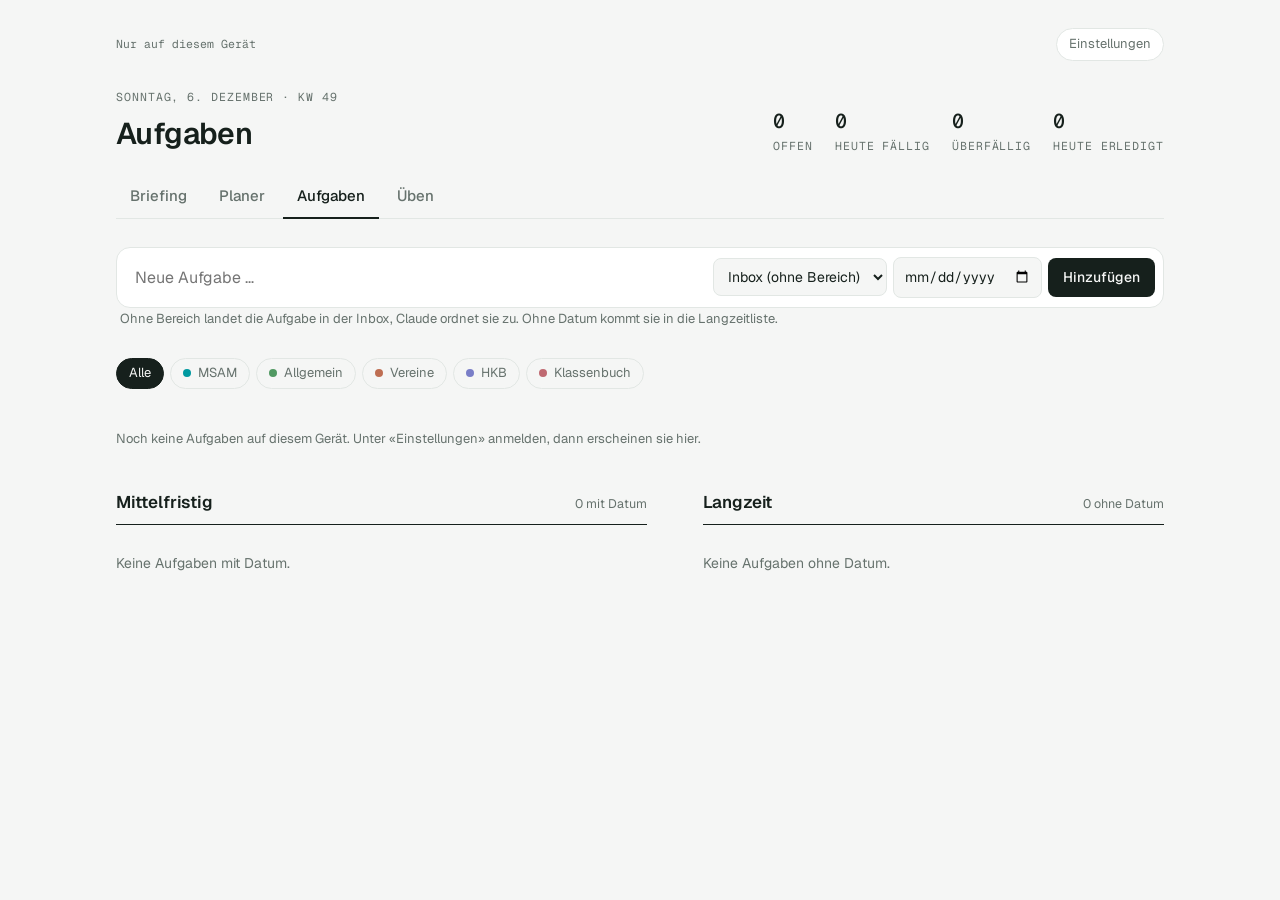
==== commit 200aed58: "Übestatistik: Proben aus TimeTree nach Verein Co-Authored-By: Claude Opus 5.5 <noreply@anthropic.com" ====
--- a/index.html
+++ b/index.html
@@ -98,6 +98,7 @@
         <div class="label">Diese Woche</div>
         <div class="bars" id="bars"></div>
         <div class="daylog" id="daylog" aria-live="polite"></div>
+        <div class="pvereine" id="pvereine"></div>
       </div>
     </section>
 
--- a/app.css
+++ b/app.css
@@ -302,3 +302,14 @@
 body.framed header { display: none; }
 body.framed .wrap { gap: 14px; padding-bottom: 0; }
 @media (max-width: 520px) { .tab { padding: 10px 9px; font-size: 14px; } .tabs { gap: 0; overflow-x: auto; } }
+
+/* Proben aus TimeTree */
+.bar u { display: block; width: 100%; max-width: 26px; background: color-mix(in srgb, var(--accent) 35%, transparent); border-radius: 3px 3px 0 0; text-decoration: none; }
+.bar u + i { border-radius: 0; }
+.pvereine { display: flex; flex-direction: column; font-size: 13px; }
+.pvereine .label { padding-bottom: 4px; }
+.vrow { display: flex; align-items: center; gap: 8px; padding: 5px 0; border-top: 1px solid var(--line); }
+.vrow .t { flex: 1; min-width: 0; overflow-wrap: anywhere; }
+.vrow .n, .vrow .m { font-family: var(--font-mono); font-variant-numeric: tabular-nums; color: var(--muted); }
+.vrow .m { width: 52px; text-align: right; color: var(--fg); }
+.vrow.muted { color: var(--muted); }
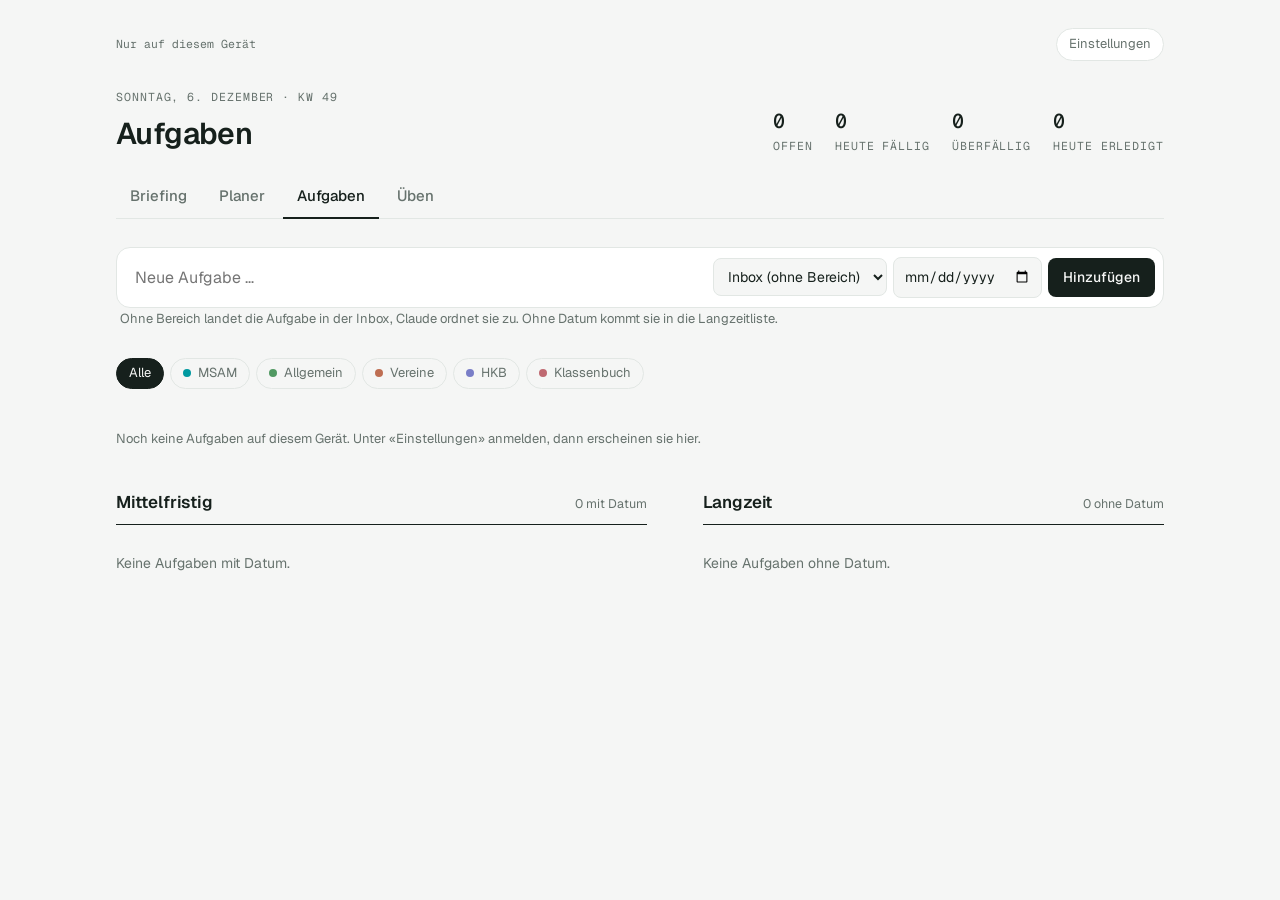
==== commit 240492e3: "Üben: einzelne Sessions statt Runden, Session-Vorschläge, iPhone-Fokus entfernt Co-Authored-By: Clau" ====
--- a/index.html
+++ b/index.html
@@ -85,11 +85,10 @@
 
   <div class="view" id="view-ueben" hidden>
     <section class="timer" id="timer" aria-label="Übe-Timer"></section>
-    <section class="today-plan" aria-label="Heute üben">
+    <section class="today-plan" aria-label="Session-Vorschläge">
       <div>
         <div class="plan-head">
-          <h2>Heute üben</h2>
-          <div class="seg" id="session" role="group" aria-label="Übezeit"></div>
+          <h2>Session-Vorschläge</h2>
         </div>
         <ol class="plan-list" id="plan"></ol>
         <div class="plan-total" id="plan-total"></div>
--- a/app.css
+++ b/app.css
@@ -311,5 +311,18 @@
 .vrow { display: flex; align-items: center; gap: 8px; padding: 5px 0; border-top: 1px solid var(--line); }
 .vrow .t { flex: 1; min-width: 0; overflow-wrap: anywhere; }
 .vrow .n, .vrow .m { font-family: var(--font-mono); font-variant-numeric: tabular-nums; color: var(--muted); }
-.vrow .m { width: 52px; text-align: right; color: var(--fg); }
+.vrow .m { width: 48px; text-align: right; color: var(--fg); }
+.vrow .c { display: flex; justify-content: flex-end; gap: 6px; width: 92px; flex: none; }
+.vrow .c.label, .vrow.vhead .c { text-align: right; justify-content: flex-end; }
+.vrow.vhead { border-top: 0; padding-bottom: 2px; }
+.vrow.vhead .label { padding: 0; }
+.vrow.vsum { font-weight: 600; }
+.vrow .m.muted { color: var(--muted); }
 .vrow.muted { color: var(--muted); }
+
+/* Session-Vorschläge */
+.plan-goals { margin: 4px 0 0; padding-left: 16px; font-size: 12.5px; color: var(--muted); }
+.plan-goals li { margin: 1px 0; }
+.plan-acts { display: flex; flex-direction: column; gap: 6px; align-items: stretch; }
+.t-len { display: inline-flex; vertical-align: middle; margin: 2px 0 6px; }
+@media (max-width: 560px) { .plan-item { grid-template-columns: 44px minmax(0, 1fr); } .plan-acts { grid-column: 2; flex-direction: row; } }
